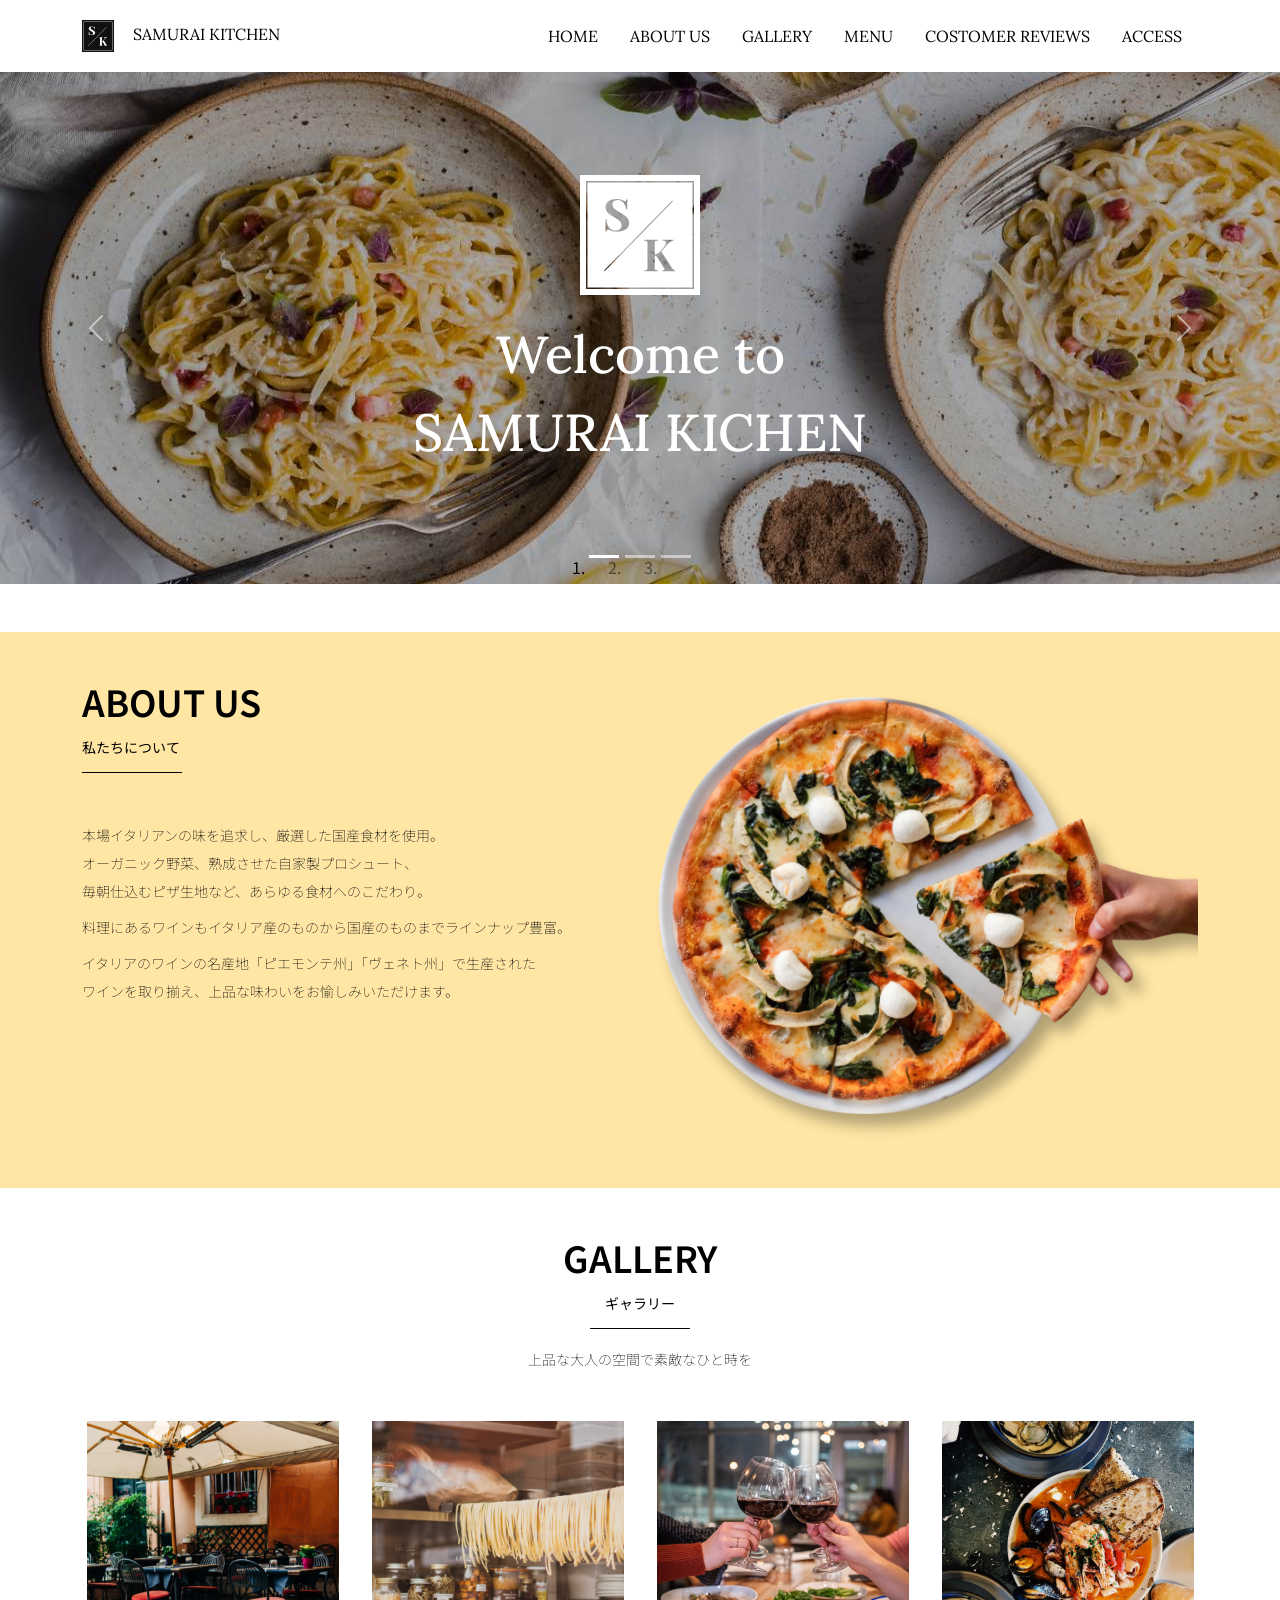
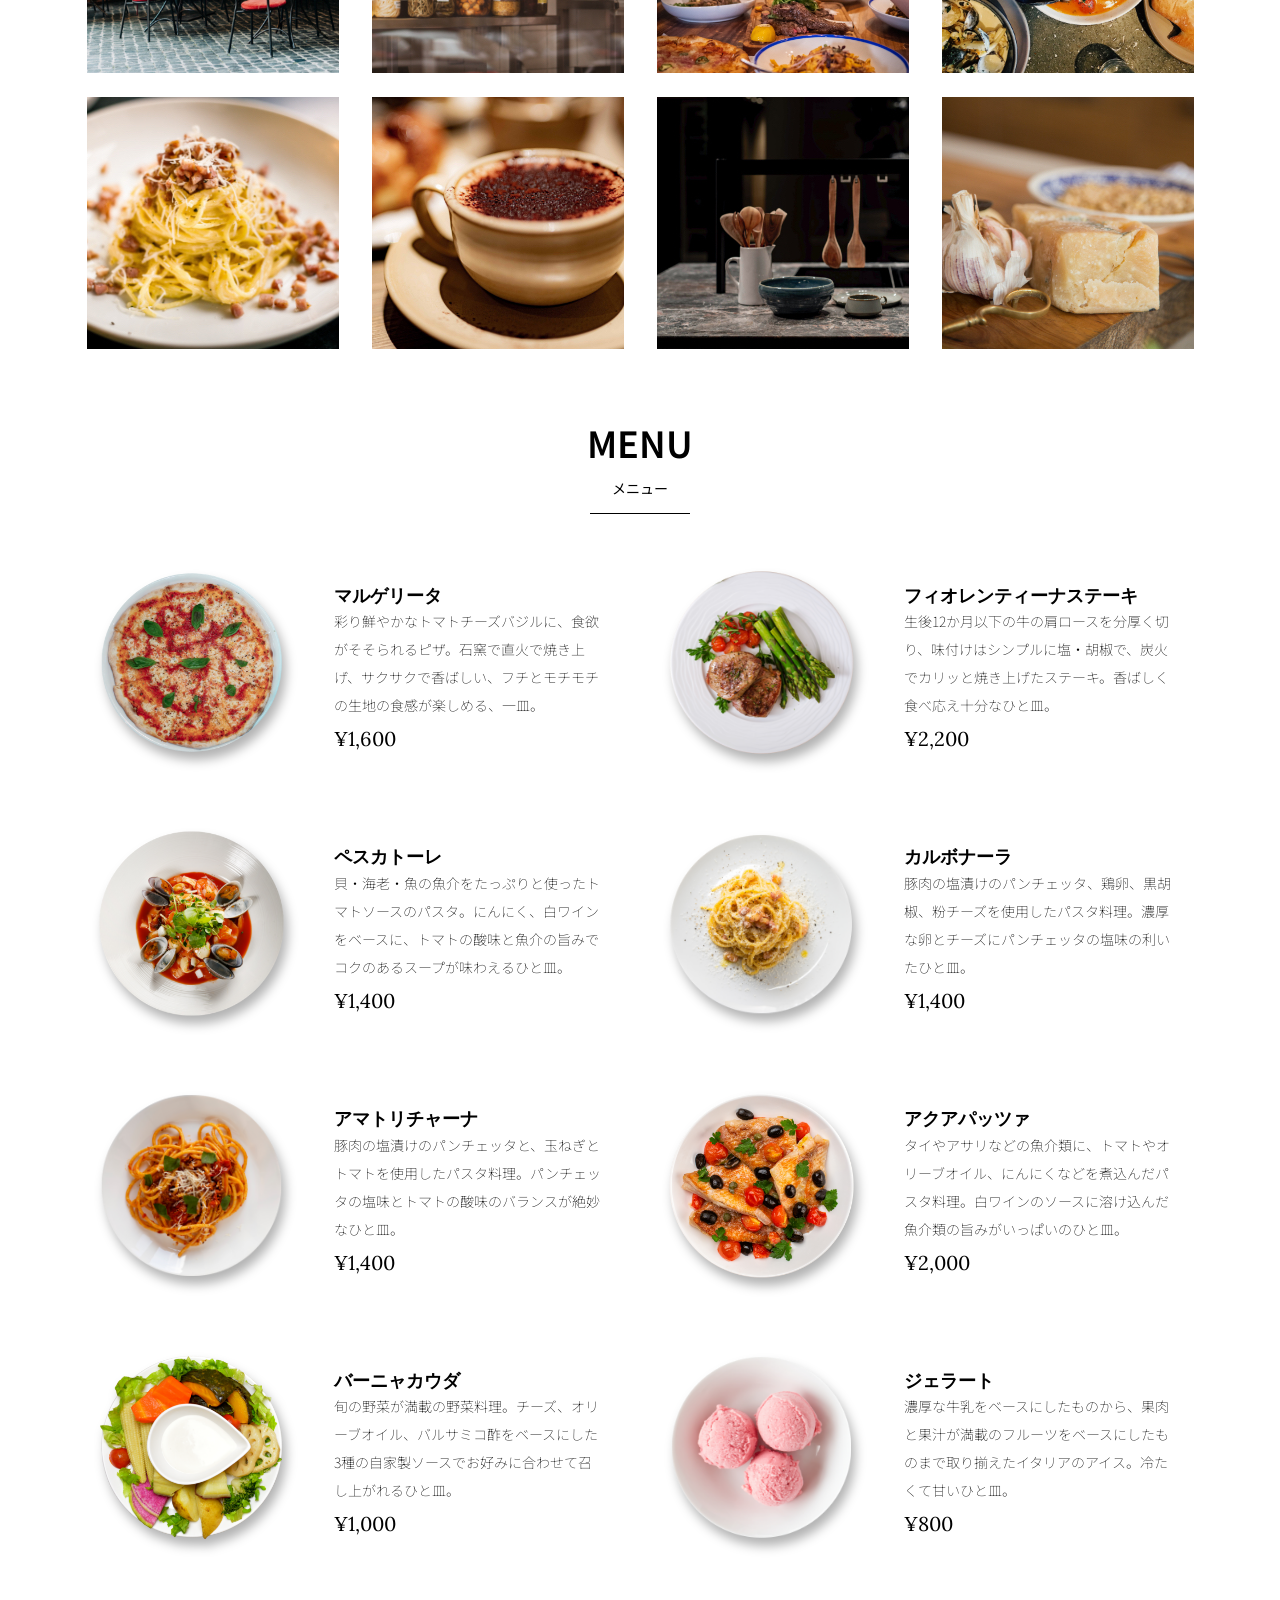
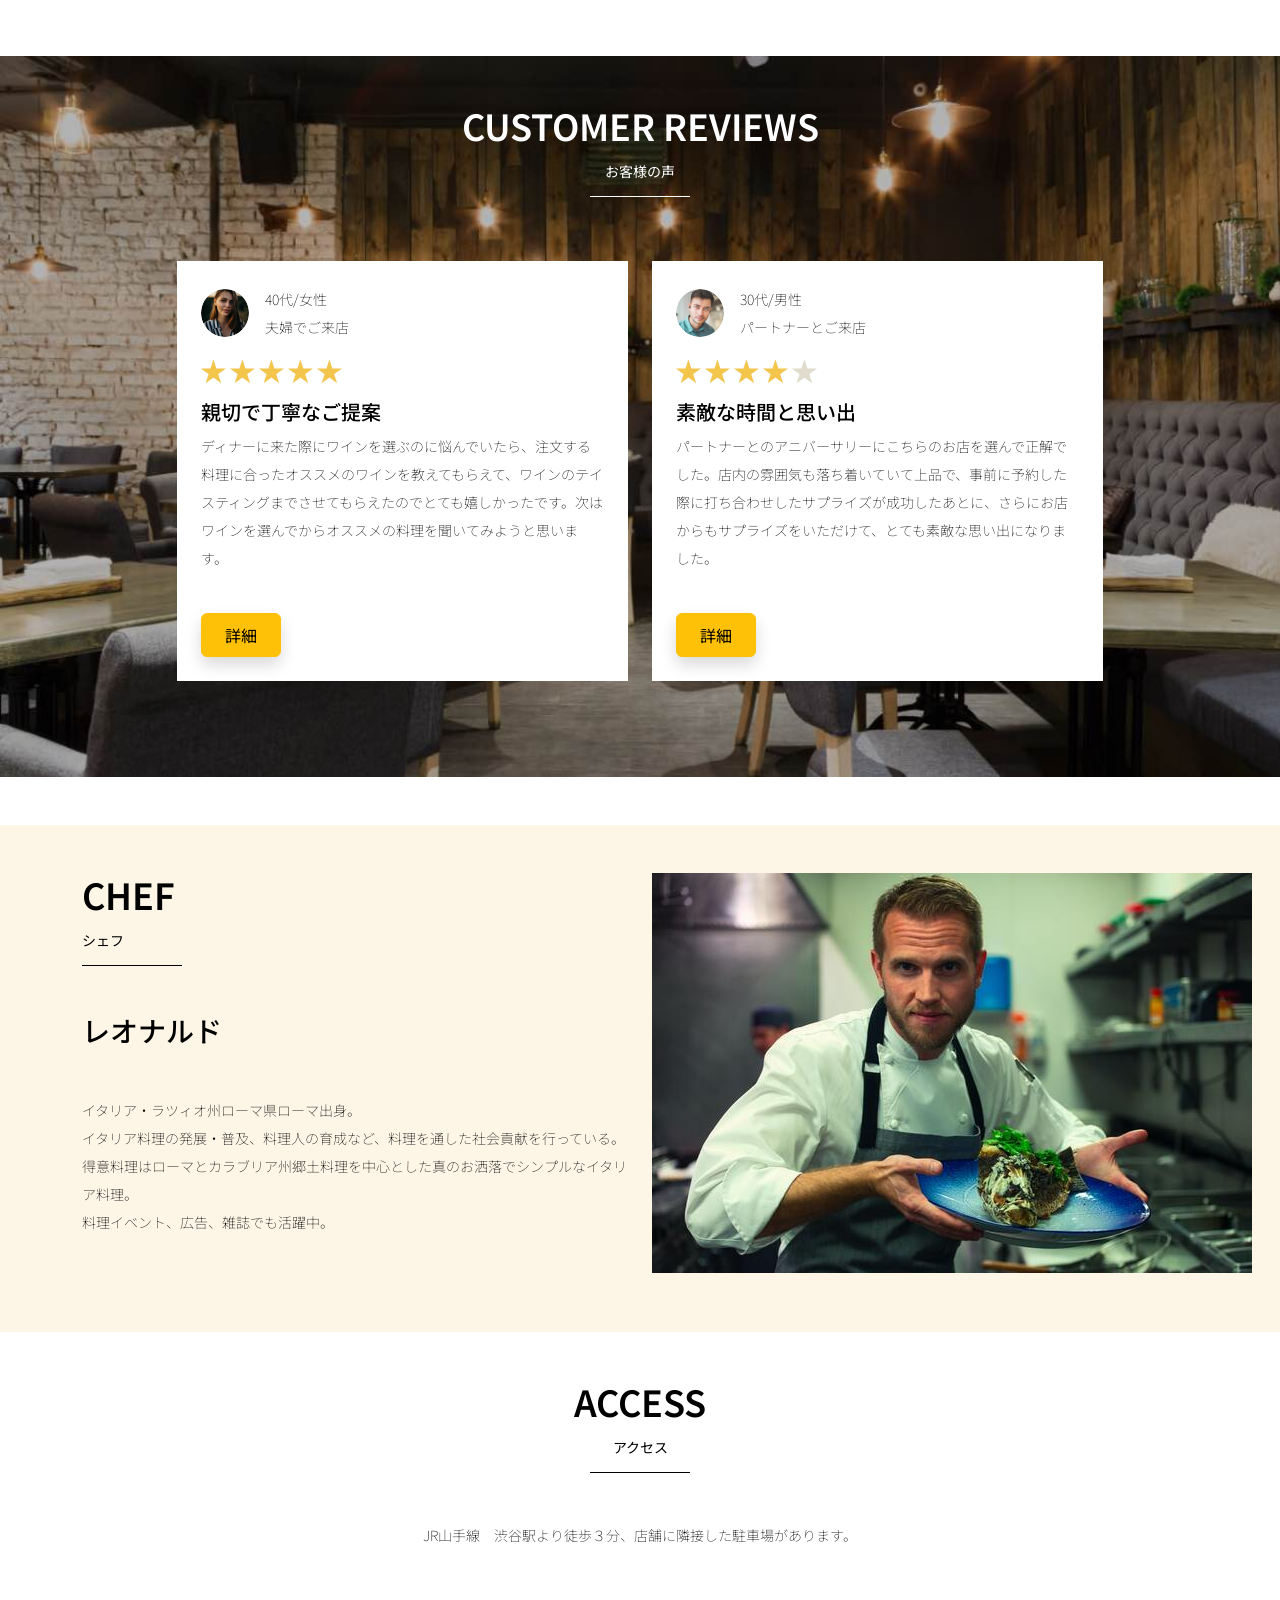
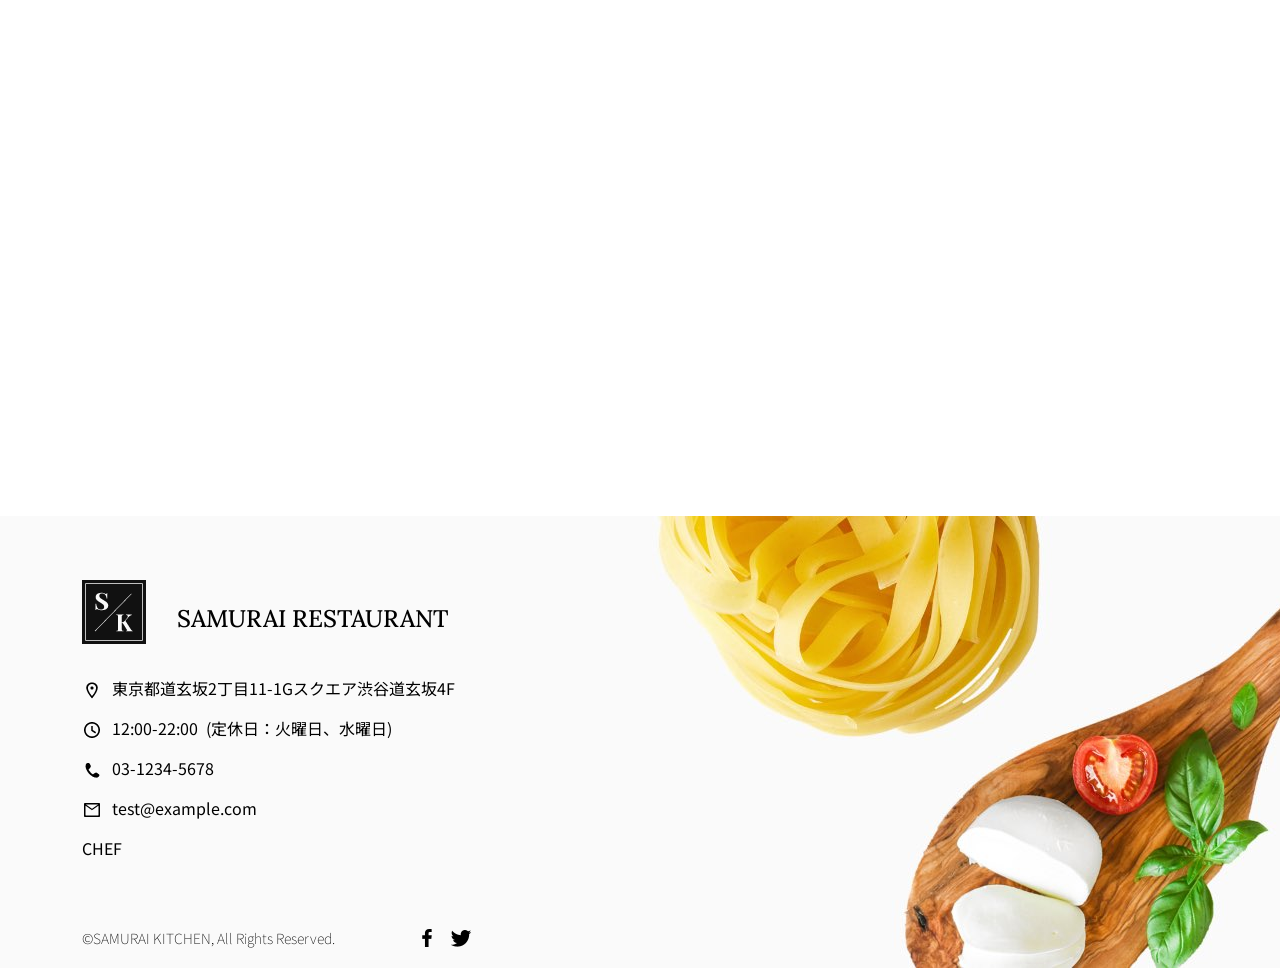
==== kadai_015/index.html @ 6c6ecb28 "kadai_015をアップロード" ====
<!doctype html>
<html lang="ja">

<head>
  <meta charset="utf-8">
  <meta name="viewport" content="width=device-width, initial-scale=1">
  <meta name="description" content="">
  <meta name="author" content="SAMURAI ENGINEER">
  <title>SAMURAI XD_HTML教材</title>

  <!--　先にBootstrapのcssを読み込む　-->
  <!--  bootstrap.min.cssの読み込み -->
  <link href="https://cdn.jsdelivr.net/npm/bootstrap@5.0.0-beta1/dist/css/bootstrap.min.css" rel="stylesheet"
    integrity="sha384-giJF6kkoqNQ00vy+HMDP7azOuL0xtbfIcaT9wjKHr8RbDVddVHyTfAAsrekwKmP1" crossorigin="anonymous">
  <!--  bootstrap.bundle.min.jsの読み込み -->
  <script src="https://cdn.jsdelivr.net/npm/bootstrap@5.0.0-beta1/dist/js/bootstrap.bundle.min.js"
    integrity="sha384-ygbV9kiqUc6oa4msXn9868pTtWMgiQaeYH7/t7LECLbyPA2x65Kgf80OJFdroafW" crossorigin="anonymous" defer>
  </script>

  <!--  Google Font読み込み -->
  <link rel="preconnect" href="https://fonts.gstatic.com">
  <link href="https://fonts.googleapis.com/css2?family=Lora&display=swap" rel="stylesheet">
  <link href="https://fonts.googleapis.com/css2?family=Noto+Sans+JP:wght@300&display=swap" rel="stylesheet">
  <!--  Font Awesome -->
  <link rel="stylesheet" href="https://use.fontawesome.com/releases/v5.1.0/css/all.css"
    integrity="sha384-lKuwvrZot6UHsBSfcMvOkWwlCMgc0TaWr+30HWe3a4ltaBwTZhyTEggF5tJv8tbt" crossorigin="anonymous">
    <!-- Bootstrapの読み込みのlinkタグよりも後ろに、style.cssを読み込むlinkタグを記述する　-->
    <!-- 今回作成する styles.cssの読み込み -->
  <link href="stylesheet/style.css" rel="stylesheet">
  <!-- ************************************************  -->
</head>

<body>
  <main>
    <!--  ナビゲーションバー開始 -->

  <!-- 親要素　navbarでナビゲーションバー作成。navbar-expand-lgで画面幅が広いときハンバーガーボタンを非表示。 -->  
  <nav class="navbar navbar-expand-lg">
     <!--子要素 navbarのコンテナ -->
    <div class="container">
      <!-- 孫要素　navbar-brandはロゴ部分。独自クラスのmy_navbar_brandで細かな調整。 -->
      <a class="navbar-brand my_navbar_brand">
        <!-- ロゴのアイコンを配置。navbar_brand_logoは独自クラス。 -->
        <img class="img-fluid navbar_brand_logo" src="img/site_logo.png" alt="サイトアイコン">
        <span>SAMURAI KITCHEN</span>
      </a>
      <!-- 孫要素　navbar-togglerはハンバーガーボタンを表示・非表示にするクラス。 -->
      <div class="navbar-toggler hamburger_menu" data-bs-toggle="collapse" data-bs-target="#navbarNav"
      aria-controls="navbarNav" aria-expanded="false" aria-label="Toggle navigation">
    <input type="checkbox" id="hamburger_btn_check">
    <label for="hamburger_btn_check" class="hamburger_btn">
      <img class="btn_open" src="img/button_open.png" alt="ナビゲーションバーのボタン">
      <img class="btn_close" src="img/button_close.png" alt="ナビゲーションバーのボタン">
    </label>
    </div>

<!-- 孫要素　これ以降がナビゲーションメニュー部分。説明は後述。 -->
  <div class="collapse navbar-collapse justify-content-end" id="navbarNav">
      <ul class="navbar-nav">
        <li class="nav-item px-2">
          <a class="nav-link my_nav_link my-2" aria-current="page" href="#">HOME</a>
        </li>

        <li class="nav-item px-2">
          <a class="nav-link my_nav_link my-2" href="#about">ABOUT US</a>
        </li>

        <li class="nav-item px-2">
          <a class="nav-link my_nav_link my-2" href="#gallery">GALLERY</a>
        </li>

        <li class="nav-item px-2">
          <a class="nav-link my_nav_link my-2" href="#menu">MENU</a>
        </li>

        <li class="nav-item px-2">
          <a class="nav-link my_nav_link my-2" href="#review">COSTOMER REVIEWS</a>
        </li>

        <li class="nav-item px-2">
          <a class="nav-link my_nav_link my-2" href="#access">ACCESS</a>
        </li>
        
      </ul>
     </div>
    </div>
  </nav>
    <!--  ナビゲーションバー終了 -->

    <!--  カルーセル開始 -->
    <!-- idのmyCaruselはインジケーター部分のdata-bs-targetと紐づく必要がある。mb-5でした方向に余白追加。-->
   <div id="myCarousel" class="carousel slide mb-5" data-bs-ride="carousel">

      <!--インジケーター部分-->
      <ol class="carousel-indicators">
        <!--この箇所と前述のidは紐づいている。data-bs-slide-toの番号がカルーセルの順番。-->
        <li data-bs-target="#myCarousel" data-bs-slide-to="0" class="active"></li>
        <li data-bs-target="#myCarousel" data-bs-slide-to="1"></li>
        <li data-bs-target="#myCarousel" data-bs-slide-to="2"></li>
      </ol>

      <!-- carousel-inner:カルーセルのキャプションと背景画像の部分。現在は1枚目だけ表示。-->
       <div class="carousel-inner">
        <div class="carousel-item active">
          <img src="img/slider-1.jpg" alt="SAMURAI KICHEN-1">
          <div class="carousel-caption">
          <h1 class="my_carousel_caption">
            Welcome to<br>
            SAMURAI KICHEN
          </h1>
        </div>
       </div>
        <!--カルーセル２枚目-->
       <div class="carousel-item">
          <img src="img/slider-2.jpg" alt="サンプル画像">
          <div class="carousel-caption">
            <h1 class="my_carousel_caption">
              The fabulous combination of&nbsp;wine&nbsp;and&nbsp;food
            </h1>
        </div>
       </div>
       <!--カルーセル３枚目-->
       <div class="carousel-item">
          <img src="img/slider-3.jpg" alt="サンプル画像">
          <div class="carousel-caption">
            <h1 class="my_carousel_caption">
              Get the Italian taste<br>
              at the SAMURAI&nbsp;KITCHEN
            </h1>
          </div>
        </div>
       </div>

    <!--コントロールボタン　左側-->
    <a class="carousel-control-prev" href="#myCarousel" role="button" data-bs-slide="prev">
      <span class="carousel-control-prev-icon" aria-hidden="true"></span>
      <span class="visually-hidden">Previous</span>
    </a>

    <!--コントロールボタン　右側-->
    <a class="carousel-control-next" href="#myCarousel" role="button" data-bs-slide="next">
      <span class="carousel-control-next-icon" aria-hidden="true"></span>
    </a>
  </div>
    <!-- カルーセル終了 -->

    <!-- アバウトセクション開始 -->
    <section class="about_us_bg" id="about">
    <!--コンテンツの中央揃え。上下方向にパディング（サイズ５）。下方向にマージン（サイズ５）。-->
      <div class="container py-5 mb-5">

        <!--rowクラス（行）-->
        <div class="row">
          <!--左側カラム（６/12分割）-->
          <div class="col-lg-6 text-left">
            <!--上下方向にパディング（サイズ５）-->
            <div class="mb-5">
              <!--下方向にマージン（サイズ５）-->
              <h2 class="section_title about mb-5">
                ABOUT US
              </h2>
              <!--下方向にマージン（サイズ２）-->
              <p class="mb-2">
                本場イタリアンの味を追求し、厳選した国産食材を使用。<br>
                オーガニック野菜、熟成させた自家製プロシュート、<br>
                毎朝仕込むピザ生地など、あらゆる食材へのこだわり。<br>
              </p>
              <!--下方向にマージン（サイズ２）-->
              <p class="mb-2">
                料理にあるワインもイタリア産のものから国産のものまでラインナップ豊富。<br>
              </p>
              <!--下方向にマージン（サイズ２）-->
              <p class="mb-2">
                イタリアのワインの名産地「ピエモンテ州」「ヴェネト州」で生産された<br>
                ワインを取り揃え、上品な味わいをお愉しみいただけます。<br>
              </p>
            </div>
          </div>

          <!--右側カラム（6/12分割)-->
          <div class="col-lg-6">
            <!--画像を配置-->
            <img src="img/img-about-us.png" class="img-fluid" alt="pizza">
          </div>
        </div>
      </div>
    </section>
    <!--  アバウトセクション終了 -->

    <!--  ギャラリーセクション開始 -->
    <section id="gallery">
      <div class="container mb-5">
        <h2 class="mb-3 section_title gallery text-center">GALLERY</h2>
        <p class="text-center mb-5">
          上品な大人の空間で素敵なひと時を
        </p>
        <div class="row">
          <div class="col-6 col-lg-3 mb-4 d-flex justify-content-center">
            <img class="img-fluid" src="img/gallery-1.jpg" alt="サンプル画像">
          </div>

          <div class="col-6 col-lg-3 mb-4 d-flex justify-content-center">
            <img class="img-fluid" src="img/gallery-2.jpg" alt="サンプル画像">
          </div>

          <div class="col-6 col-lg-3 mb-4 d-flex justify-content-center">
            <img class="img-fluid" src="img/gallery-3.jpg" alt="サンプル画像">
          </div>

          <div class="col-6 col-lg-3 mb-4 d-flex justify-content-center">
            <img class="img-fluid" src="img/gallery-4.jpg" alt="サンプル画像">
          </div>

          <div class="col-6 col-lg-3 mb-4 d-flex justify-content-center">
            <img class="img-fluid" src="img/gallery-5.jpg" alt="サンプル画像">
          </div>

          <div class="col-6 col-lg-3 mb-4 d-flex justify-content-center">
            <img class="img-fluid" src="img/gallery-6.jpg" alt="サンプル画像">
          </div>

          <div class="col-6 col-lg-3 mb-4 d-flex justify-content-center">
            <img class="img-fluid" src="img/gallery-7.jpg" alt="サンプル画像">
          </div>

          <div class="col-6 col-lg-3 mb-4 d-flex justify-content-center">
            <img class="img-fluid" src="img/gallery-8.jpg" alt="サンプル画像">
          </div>

        </div>
     </div>
    </section>
    <!--  ギャラリーセクション終了 -->

    <!--  メニューセクション -->
    <section id="menu">
      <div class="container">
        <div class="row">
          <div class="col-lg-12">
            <h2 class="section_title menu text-center mb-5">MENU</h2>
          </div>
        </div>
      </div>

      <div class="container mb-5">
        <div class="row">
          <div class="col-12 col-lg-6">
            <div class="row g-0 mb-4">
              <div class="col-12 col-lg-5 text-center">
                <img src="img/margherita.png" class="img-fluid" alt="マルゲリータ">
              </div>
              <div class="col-12 col-lg-7 p-4">
              <h4 class="mb-0 menu_title">マルゲリータ</h4>
                <p class="my-auto">彩り鮮やかなトマトチーズバジルに、食欲がそそられるピザ。石窯で直火で焼き上げ、サクサクで香ばしい、フチとモチモチの生地の食感が楽しめる、一皿。</p>
                <p class="menu_price">¥1,600</p>
              </div>
            </div>
          </div>

          <div class="col-12 col-lg-6">
            <div class="row g-0 mb-4">
              <div class="col-12 col-lg-5 text-center">
              <img src="img/steak.png" class="img-fluid" alt="フィオレンティーナステーキ">
              </div>
              <div class="col-12 col-lg-7 p-4">
                <h4 class="mb-0 menu_title">フィオレンティーナステーキ</h4>
                <p class="my-auto">生後12か月以下の牛の肩ロースを分厚く切り、味付けはシンプルに塩・胡椒で、炭火でカリッと焼き上げたステーキ。香ばしく食べ応え十分なひと皿。</p>
                <p class="menu_price">¥2,200</p>
              </div>
            </div>
          </div>

          <div class="col-12 col-lg-6">
            <div class="row g-0 mb-4">
              <div class="col-12 col-lg-5 text-center">
                <img src="img/pescatore.png" class="img-fluid" alt="ペスカトーレ">
              </div>
              <div class="col-12 col-lg-7 p-4">
                <h4 class="mb-0 menu_title">ペスカトーレ</h4>
                <p class="my-auto">貝・海老・魚の魚介をたっぷりと使ったトマトソースのパスタ。にんにく、白ワインをベースに、トマトの酸味と魚介の旨みでコクのあるスープが味わえるひと皿。</p>
                <p class="menu_price">¥1,400</p>
              </div>
            </div>
          </div>

          <div class="col-12 col-lg-6">
            <div class="row g-0 mb-4">
              <div class="col-12 col-lg-5 text-center">
                <img src="img/carbonara.png" class="img-fluid" alt="カルボナーラ">
              </div>
              <div class="col-12 col-lg-7 p-4">
                <h4 class="mb-0 menu_title">カルボナーラ</h4>
                <p class="my-auto">豚肉の塩漬けのパンチェッタ、鶏卵、黒胡椒、粉チーズを使用したパスタ料理。濃厚な卵とチーズにパンチェッタの塩味の利いたひと皿。</p>
                <p class="menu_price">¥1,400</p>
              </div>
            </div>
          </div>

          <div class="col-12 col-lg-6">
            <div class="row g-0 mb-4">
              <div class="col-12 col-lg-5 text-center">
                <img src="img/amatriciana.png" class="img-fluid" alt="アマトリチャーナ">
              </div>
              <div class="col-12 col-lg-7 p-4">
                <h4 class="mb-0 menu_title">アマトリチャーナ</h4>
                <p class="my-auto">豚肉の塩漬けのパンチェッタと、玉ねぎとトマトを使用したパスタ料理。パンチェッタの塩味とトマトの酸味のバランスが絶妙なひと皿。</p>
                <p class="menu_price">¥1,400</p>
              </div>
            </div>
          </div>

          <div class="col-12 col-lg-6">
            <div class="row g-0 mb-4">
              <div class="col-12 col-lg-5 text-center">
                <img src="img/acqua-pazza.png" class="img-fluid" alt="アクアパッツァ">
              </div>
              <div class="col-12 col-lg-7 p-4">
                <h4 class="mb-0 menu_title">アクアパッツァ</h4>
                <p class="my-auto">タイやアサリなどの魚介類に、トマトやオリーブオイル、にんにくなどを煮込んだパスタ料理。白ワインのソースに溶け込んだ魚介類の旨みがいっぱいのひと皿。</p>
                <p class="menu_price">¥2,000</p>
              </div>
            </div>
          </div>

          <div class="col-12 col-lg-6">
            <div class="row g-0 mb-4">
              <div class="col-12 col-lg-5 text-center">
                <img src="img/bagna-cauda.png" class="img-fluid" alt="バーニャカウダ">
              </div>
              <div class="col-12 col-lg-7 p-4">
                <h4 class="mb-0 menu_title">バーニャカウダ</h4>
                <p class="my-auto">旬の野菜が満載の野菜料理。チーズ、オリーブオイル、バルサミコ酢をベースにした3種の自家製ソースでお好みに合わせて召し上がれるひと皿。</p>
                <p class="menu_price">¥1,000</p>
              </div>
            </div>
          </div>

          <div class="col-12 col-lg-6">
            <div class="row g-0 mb-4">
              <div class="col-12 col-lg-5 text-center">
                <img src="img/gelato.png" class="img-fluid" alt="ジェラート">
              </div>
              <div class="col-12 col-lg-7 p-4">
                <h4 class="mb-0 menu_title">ジェラート</h4>
                <p class="my-auto">濃厚な牛乳をベースにしたものから、果肉と果汁が満載のフルーツをベースにしたものまで取り揃えたイタリアのアイス。冷たくて甘いひと皿。</p>
                <p class="menu_price">¥800</p>
              </div>
            </div>
          </div>
        </div>
      </div>
    </section>
    <!-- メニューセクション終了 -->

       <!-- レビューセクション開始 -->
    <section id="review">
    <!-- review_wrapper で背景画像を設定します -->
     <div class="review_wrapper">

       <!-- container部分 -->
       <div class="container py-5 mb-5">

         <!-- 中央揃えでタイトルを表示 -->
         <div class="text-center mb-5">
           <h2 class="section_title review text-center text-white">CUSTOMER REVIEWS</h2>
         </div>

         <!-- row部分：左右のカラムを中央揃え -->
         <div class="row pb-5 justify-content-center">

           <!-- 左側カラム -->
           <div class="col-12 col-lg-5 mt-3">

             <!-- 背景を白色に設定 -->
             <div class="bg-white h_420">

               <!-- 内側にパディング4 -->
               <div class="p-4">

                 <!-- 顔写真と年齢などのテキストはd-flexで横並びにする　中央揃え -->
                 <div class="d-flex align-items-center">
                   <!-- お客様の画像を配置 -->
                   <img src="img/customer-woman.png" class="reviewer_img" alt="サンプル画像">
                   <div>
                     <!-- お客様情報のテキスト -->
                     <p class="my-0">40代/女性</p>
                     <p class="my-0">夫婦でご来店</p>
                   </div>
                 </div>

                 <div class="my-3">
                   <!-- 星の画像を表示 -->
                   <img src="img/star-point.png" class="star_img" alt="star">
                   <img src="img/star-point.png" class="star_img" alt="star">
                   <img src="img/star-point.png" class="star_img" alt="star">
                   <img src="img/star-point.png" class="star_img" alt="star">
                   <img src="img/star-point.png" class="star_img" alt="star">
                 </div>

                 <!-- レビュータイトル -->
                 <h5>親切で丁寧なご提案</h5>
                 <!-- レビュー内容 -->
                 <p>
                   ディナーに来た際にワインを選ぶのに悩んでいたら、注文する料理に合ったオススメのワインを教えてもらえて、ワインのテイスティングまでさせてもらえたのでとても嬉しかったです。次はワインを選んでからオススメの料理を聞いてみようと思います。
                 </p>

                 <!-- 黄色のボタンを配置 -->
                 <button type="button" class="btn btn-warning shadow fix_bottom">詳細</button>
               </div>
             </div>
           </div>

           <!-- 右側カラム：左側カラムと内容が同じなので説明は省略 -->
           <div class="col-12 col-lg-5 mt-3">
             <div class="bg-white h_420">
               <div class="p-4">
                 <div class="d-flex align-items-center">
                   <img src="img/customer-man.png" class="reviewer_img" alt="サンプル画像">
                   <div>
                     <p class="my-0">30代/男性</p>
                     <p class="my-0">パートナーとご来店</p>
                   </div>
                 </div>
                 <div class="my-3">
                   <img src="img/star-point.png" class="star_img" alt="star">
                   <img src="img/star-point.png" class="star_img" alt="star">
                   <img src="img/star-point.png" class="star_img" alt="star">
                   <img src="img/star-point.png" class="star_img" alt="star">
                   <img src="img/star-no-point.png" class="star_img" alt="no-star">
                 </div>
                 <h5>素敵な時間と思い出</h5>
                 <p>
                   パートナーとのアニバーサリーにこちらのお店を選んで正解でした。店内の雰囲気も落ち着いていて上品で、事前に予約した際に打ち合わせしたサプライズが成功したあとに、さらにお店からもサプライズをいただけて、とても素敵な思い出になりました。
                 </p>
                 <button type="button" class="btn btn-warning shadow fix_bottom">詳細</button>
               </div>
             </div>
           </div>
         </div>
       </div>
     </div>
    </section>
   
    <!-- レビューセクション終了 -->

    <!-- chef セクション開始 -->
    <section class="about_chef" id="chef">
      <div class="container py-5 mb-5">
        <div class="row">
          <div class="col-lg-6 text-left">
            <div class="mb-5">
              <h2 class="section_title chef mb-5">
                CHEF
              </h2>
                <h3 class="chif_name mb-5">レオナルド</h3>
                <p class="chef_auto">
                  イタリア・ラツィオ州ローマ県ローマ出身。<br>
                  イタリア料理の発展・普及、料理人の育成など、料理を通した社会貢献を行っている。<br>
                  得意料理はローマとカラブリア州郷土料理を中心とした真のお洒落でシンプルなイタリア料理。<br>
                  料理イベント、広告、雑誌でも活躍中。
              </p>
            </div>
          </div>
          <div class="col-lg-6">
            <img src="img/chef.jpg" class="chef_img" alt="サンプル画像">
          </div>
        </div>
      </div>
    </section>
    <!-- chef セクション終了-->

    <!--アクセスセクション開始 -->
    <section id="access">
      <div class="container">

        <div class="row">
          <div class="col-lg-12 text-center mb-5">
            <h2 class="section_title text-center access mb-5">ACCESS</h2> 
            <p>JR山手線　渋谷駅より徒歩３分、店舗に隣接した駐車場があります。</p>
          </div>
        </div>
      </div>
      
      <div class="container mb-5 px-2">
        <!--この部分にマップ配置-->
        <iframe 
        src="https://www.google.com/maps/embed?pb=!1m18!1m12!1m3!1d3240.060393772694!2d139.7747129!3d35.7001314!2m3!1f0!2f0!3f0!3m2!1i1024!2i768!4f13.1!3m3!1m2!1s0x60188b602972bb83%3A0xa6b553df33a5bd04!2zU0FNVVJBSSBFTkdJTkVFUiDkvo3jgqjjg7Pjgrjjg4vjgqI!5e0!3m2!1sja!2sjp!4v1795409933663!5m2!1sja!2sjp" 
        class="w-100" style="height: 50vh;" loading="lazy" referrerpolicy="strict-origin-when-cross-origin">
        </iframe>
      </div>
    </section>
    <!--  アクセスセクション終了 -->


    <!-- フッター開始 -->
    <footer id="footer">
      <div class="container">
        <div class="row">
          <!--親要素にposition-relativeを設定-->
          <!--2カラムに分けたレイアウトの左側カラム-->
          <div class="col-12 col-lg-6 position-relative">
          <!--左側カラムのレイアウトをさらに分けるためにrowを使用-->
          <div class="row pt-5">

            <!--画面をさらに２：１０に分割-->
            <!--ここは２：１０の２の部分-->
            <div class="col-lg-2 text-center my-3">
            <!--サイトロゴ-->
              <img class="img-fluid footer_brand_logo" src="img/site_logo.png" alt="サンプル画像">
            </div>
              <!--２：１０の１０の部分-->
              <div class="col-lg-10 align-self-center mt-3">
                <!--タイトル文字-->
                <h2 class="m-0 footer_text">SAMURAI RESTAURANT</h2>
              </div>
            </div>

            <div class="restaurant_info py-3">
             <!--住所-->
              <div class="d-flex mb-3">
                <img src="img/icon-Marker.png" alt="market">
                <p class="p-0 m-0">東京都道玄坂2丁目11-1Gスクエア渋谷道玄坂4F</p>
              </div>
            <!--営業時間-->
              <div class="d-flex mb-3">
                <img src="img/icon-Clock.png" alt="clock">
                <p class="p-0 m-0">12:00-22:00&nbsp;&nbsp;(定休日：火曜日、水曜日)</p>
              </div>
            <!--電話番号-->
              <div class="d-flex mb-3">
                <img src="img/icon-Phone.png" alt="phone">
                <p class="p-0 m-0">03-1234-5678</p>
              </div>
            <!--E-mail-->
              <div class="d-flex mb-3">
                <img src="img/icon-Mail.png" alt="mail">
                <p class="p-0 m-0">test@example.com</p>
              </div>
            <!--chef-->
              <div class="d-flex mb-3">
                <p class="p-0 m-0">CHEF</p>
              </div>

            </div>

            <!--copy_rightクラスでabsoluteを設定。align-items-centerで上下中央揃え。-->
            <div class="copy_right align-items-center">
              <p>
                ©SAMURAI KITCHEN, All Rights Reserved.
              </p>
              <!--SNSアイコンに独自クラスsns_imgを表示-->
              <img src="img/icon-facebook.png" class="sns_img" alt="facebook">
              <img src="img/icon-twitter.png" class="sns_img" alt="twitter">
            </div>
          </div>

          <!--2カラムに分けたレイアウトの右側カラム-->
          <div class="col-12 col-lg-6 d-none d-lg-block">
            <!--背景画像を表示-->
            <img src="img/background-footer.jpg" alt="背景画像">
          </div>
        </div>
      </div>
    </footer>
    <!-- フッター終了 -->
  </main>
</body>

</html>
---- kadai_015/stylesheet/style.css ----
/* 共通 */
html,
body {
  overflow-x: hidden;
}

body {
  color: #000000;
  font-family: 'Noto Sans JP', sans-serif;
  padding-bottom: 0;

}

p {
  line-height: 2.0em;
  font-weight: 100;
  font-style: normal;
  font-size: 14px;
}

.section_title {
  font-size: 36px;
  /* フォントの太さ６００　標準は４００ */
  font-weight: 600;
}

/* section.titleに類似要素を追加 */
.section_title::after {
  /* 類似要素はデフォルトでインライン要素のためブロック要素に変更 */
  display: block;

  /* サブタイトル文字の大きさや余白を設定 */
  font-size: 14px;
  font-weight: 400;
  padding: 16px 0 16px;
  /*下線の幅を100pxに設定 */
  width: 100px;
  /* 下線を直線・1px・黒色に設定 */
  border-bottom: solid 1px #000000;
}

/* ナビゲーションバー */
.navbar_brand_logo {

  /* サイズを32pxの正方形へ変更 */
  width: 32px;
  height: 32px;

  /* imgはインライン要素なのでインラインブロックに設定 */
  display: inline-block;

  /* 'SAMURAI KICKEN' 文字と空白を15pxに設定 */
  margin-right: 15px;
}

/* カンマで区切ると複数のクラスに適用可能 */
.my_navbar_brand,
.my_nav_link {

  /* フォントサイズを16pxに設定 */
  font-size: 16px;

  /* フォントをserif体に設定 */
  font-family: 'Lora', serif;

  /* フォント色を黒色に設定 */
  color: #000000 !important;
}

/* Bootstrapのボタンに初期設定されている周囲のborder(枠線)を消す */
.navbar-toggler {
  padding: 0 !important;
  border: none;
}

/* ハンバーガーボタンをチェック状態である（押されている）とき、閉じるボタン（×）を表示する */
#hamburger_btn_check:checked~.hamburger_btn .btn_close {
  display: block;
}

/* ハンバーガーボタンがチェック状態である（押されている）とき、ハンバーガーボタンを表示しない */
#hamburger_btn_check:checked~.hamburger_btn .btn_open {
  display: none;
}

/* 最初に表示した時は、閉じるボタン（×）は表示しない */
.btn_close {
  display: none;
}

/* ハンバーガーボタンが押されているかを判断するためのチェックボックスは隠す */
#hamburger_btn_check {
  display: none;
}


/* カールセル */
.my_carousel_caption {
font-size: 52px;
padding-top: 1.25em;
padding-bottom: 1.25em;

color: #fff;

text-align: center;
font-family: 'Lora',serif;
line-height: 1.5em;
}

/* 類似要素でアイコンを配置。前に配置しています */
.my_carousel_caption::before {
  content: url(../img/logoSymbol_White.png);
  display: block;
}

/* スマートフォン画面幅（画面幅が最大３７５pxまで）の場合、以下のスタイルを適用。 */
@media screen and (max-width:375px) {
  .my_carousel_caption {
    font-size: 27px;
  } 
}

/* carousel-itemの高さを３２remに指定 */
.carousel-item {
  height: 32rem;
}
/* carousel-item直下の子要素imgタグに設定 */
.carousel-item>img {
  /* 絶対位置を指定 */
  position: absolute;
  top: 0;
  left: 0;
  min-width: 100%;

  /* 高さはcarousel-itemに揃える */
  height: 32rem;
}

/*  アバウト */

/*aboutクラスの後に’私たちについて’の文字を追加 */
.about::after {
  content: "私たちについて";
}

.about_us_bg {
  background-color: #FFE6A5;
}

/* ギャラリー */
.gallery::after {
  content: "ギャラリー";
  margin: 0 auto 0;
}

/*  メニュー */
.menu::after {
  content:"メニュー";
  margin: 0 auto 0;
}

.menu_title {
  font-size: 18px;
  font-weight: 600;
  font-family: normal;
}

.menu_price {
  font-size: 20px;
  font-weight: 400;
  font-family: 'Lora',serif;
}

/* レビュー */
/* 背景画像を設定 */
.review_wrapper {
  background-image: url(../img/background-reviews.jpg);
  background-repeat: no-repeat;
  background-size: cover;
}

/* サブタイトルを類似要素で表示 */
.review::after {
  content:"お客様の声";
  margin: 0 auto 0;
  border-bottom: solid 1px #FFFFFF;
}

/* 白い背景色の高さを固定 */
.h_420 {
  height: 420px;
  position: relative;
}

/*　レビューの画像を修正 */
.reviewer_img {
  width: 48px;
  height: 48px;

  border-radius: 50%;
  margin-right: 16px;
}

/* 星のアイコン画像 */
.star_img {
  width: 25px;
  height: 25px;
}

/* 詳細ボタンを下部に固定 */
.fix_bottom {
  /* positionプロパティで絶対位置 */
  position: absolute;
  width: 80px;
  height: 44px;
  left: 24px;
  bottom: 24px;
}

/* CHEF */
.chef::after {
  content: "シェフ";
}

.about_chef {
  background-color: #fdf5e6;
}



/* アクセス */
.access::after {
  content: "アクセス";
  margin: 0 auto 0;
}


/* フッター */
  /* 背景色を画像の背景と同じ色に設定 */
#footer {
  background-color: #FAFAFA;
}
/* position: abosoluteで下からの距離で固定 */
.copy_right {
  font-size: 14px;

  /*先祖要素のdivタグの左下の角を基準に絶対位置で固定する */
  position: absolute;

  /* 下から１rem 左から１２px */
  bottom: 1rem;
  left: 12px;
  display: flex;
}

/* copy_rightのクラスを適用したdivタグの子要素のpタグに適用される */
.copy_right > p {
  margin-right: 5rem;
  margin-bottom: 0;
}

/* copy_rightのクラスを適用したdivタグの子要素で、sns_imgクラスを適用しているimgタグに適用される */
.copy_right > img.sns_img {

  /* SNSアイコンのサイズ２４px */
  height: 24px;
  width: 24px;

  /* 右方向へ余白１０px */
  margin-right: 10px;
  margin-top: 0;
}

/* restaurant_info直下の子要素pタグ全てに適用される */
.restaurant_info p {
  font-weight: 400;
  line-height: 1.5;
  font-size: 16px;
}

/* restaurant_info直下の子要素imgタグ全てに適用される */
.restaurant_info img {
  width: 20px;
  height: 20px;
  margin-right: 10px;
  line-height: 1.5;
  margin-top: auto;
}

/* サイトアイコンを６４pxに設定 */
.footer_brand_logo {
  width: 64px;
  height: 64px;
  display: inline-block;
  /* 右側余白１５px */
  margin-right: 15px;
}

/* サイトタイトルのフォントをserif体（明朝体）に設定 */
.footer_text {
  font-size: 24px;
  font-family: 'Lora',serif;
}

/* スマートフォン画面幅（最大９９１pxまで）でスタイル適用 */
@media screen and (max-width: 991px) {
  .footer_text,
  .copy_right {
    margin-top: 2rem;
    text-align: center;
    position: relative;
  }  

  .copy_right > p, 
  .copy_right > img {
    margin-right: 1rem;
    font-size: 14px;
    line-height: 35px;
  }
}
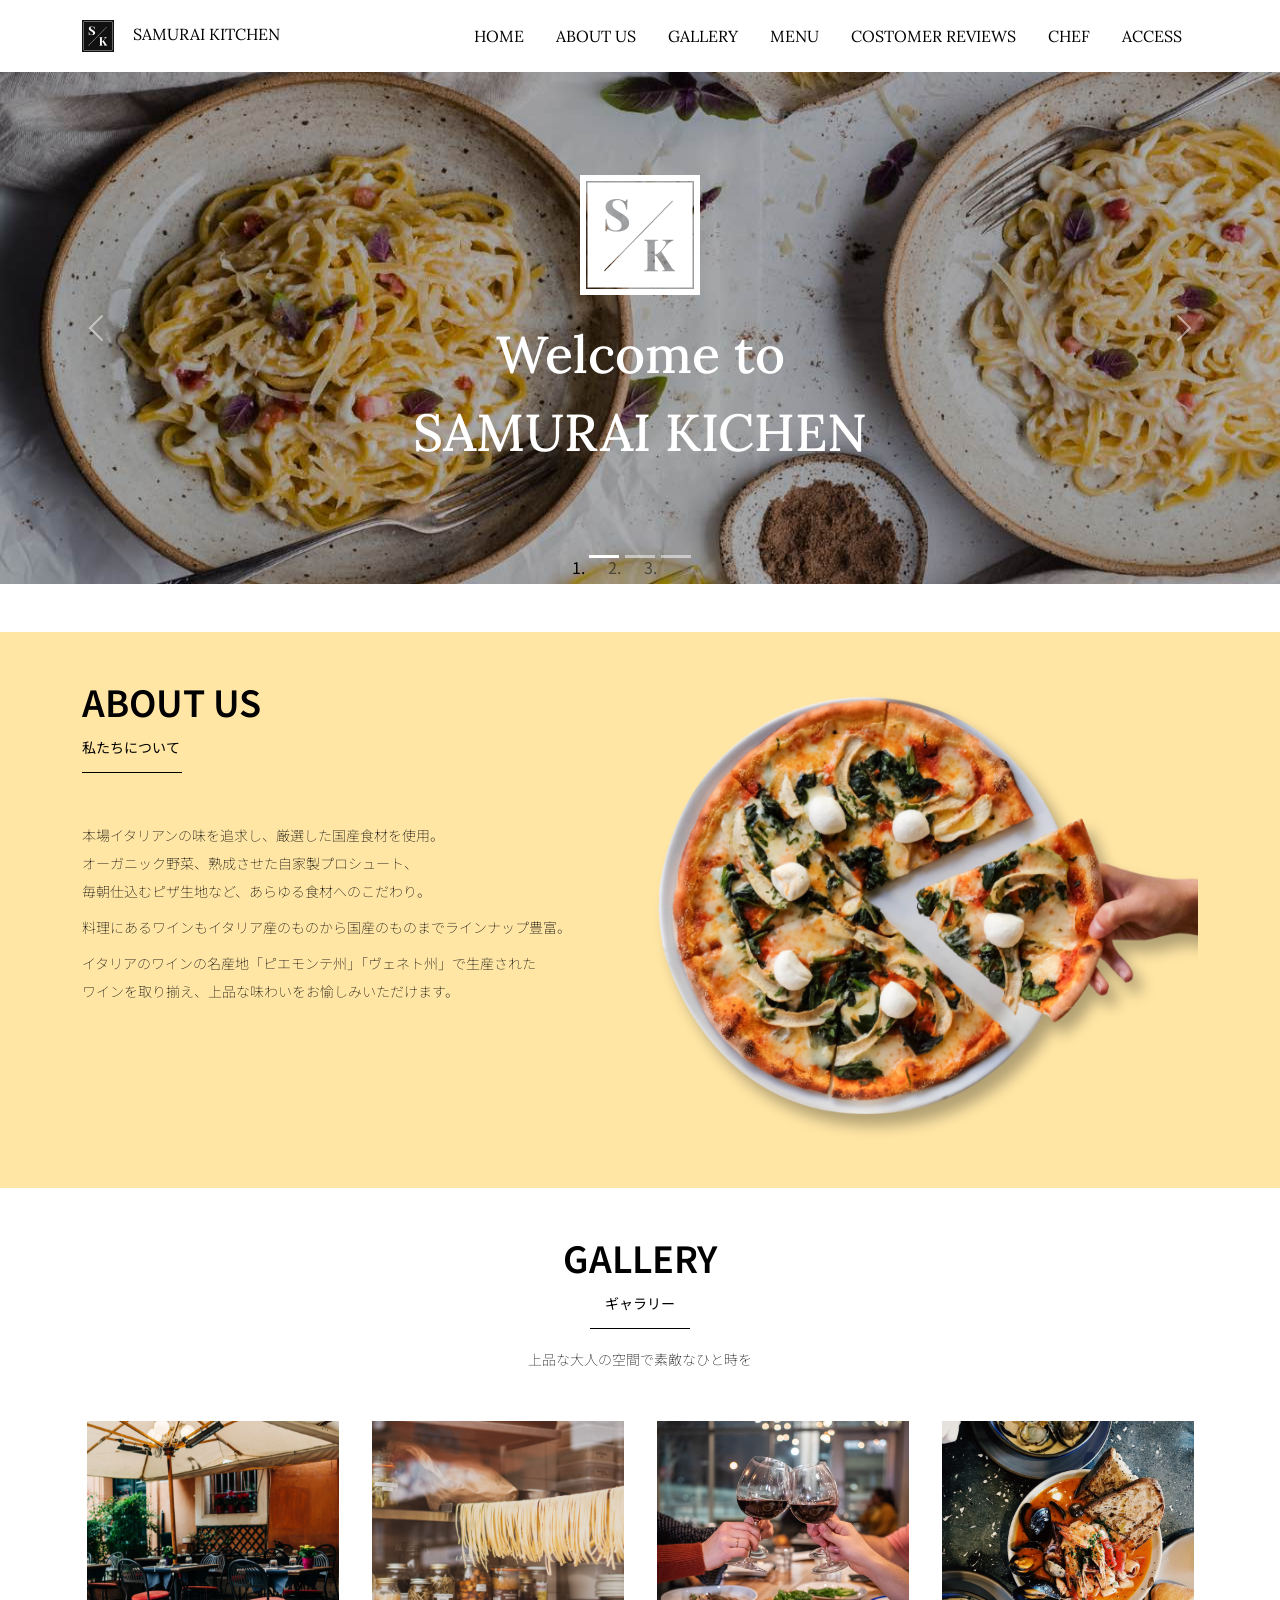
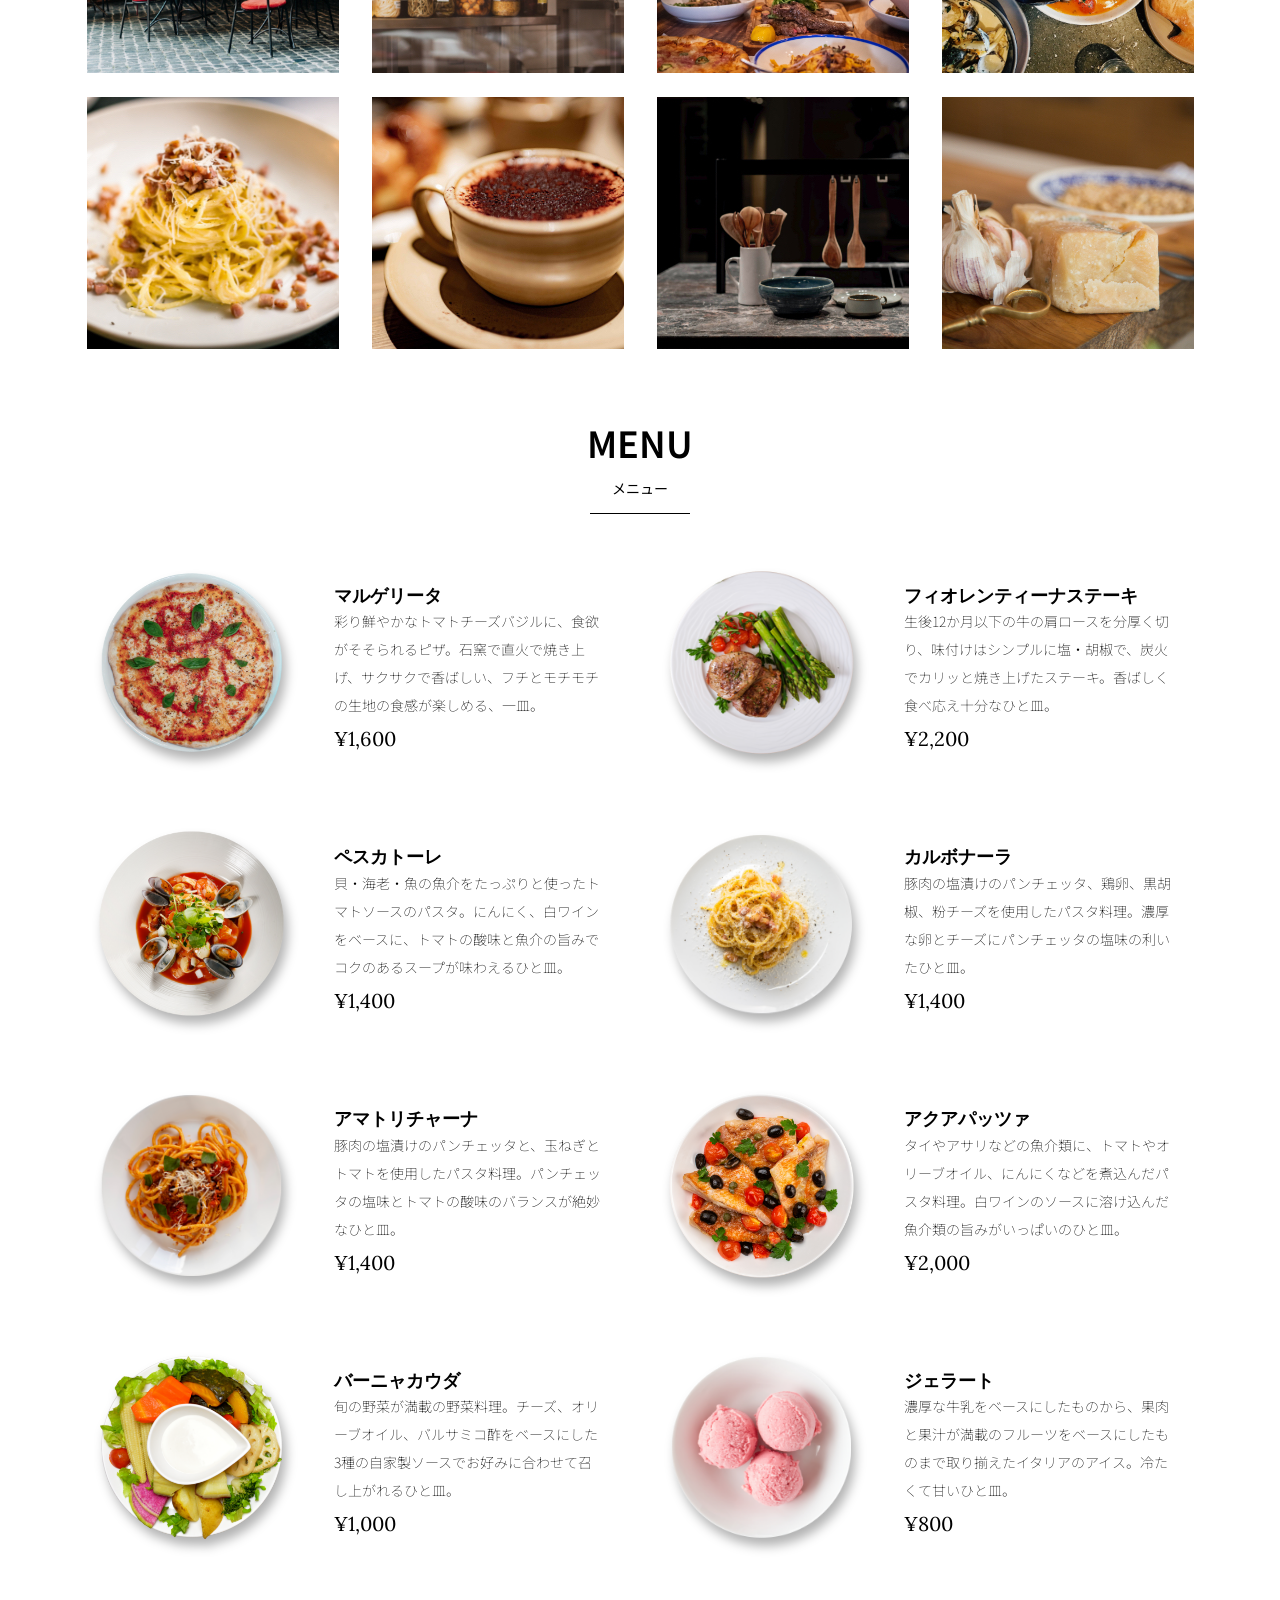
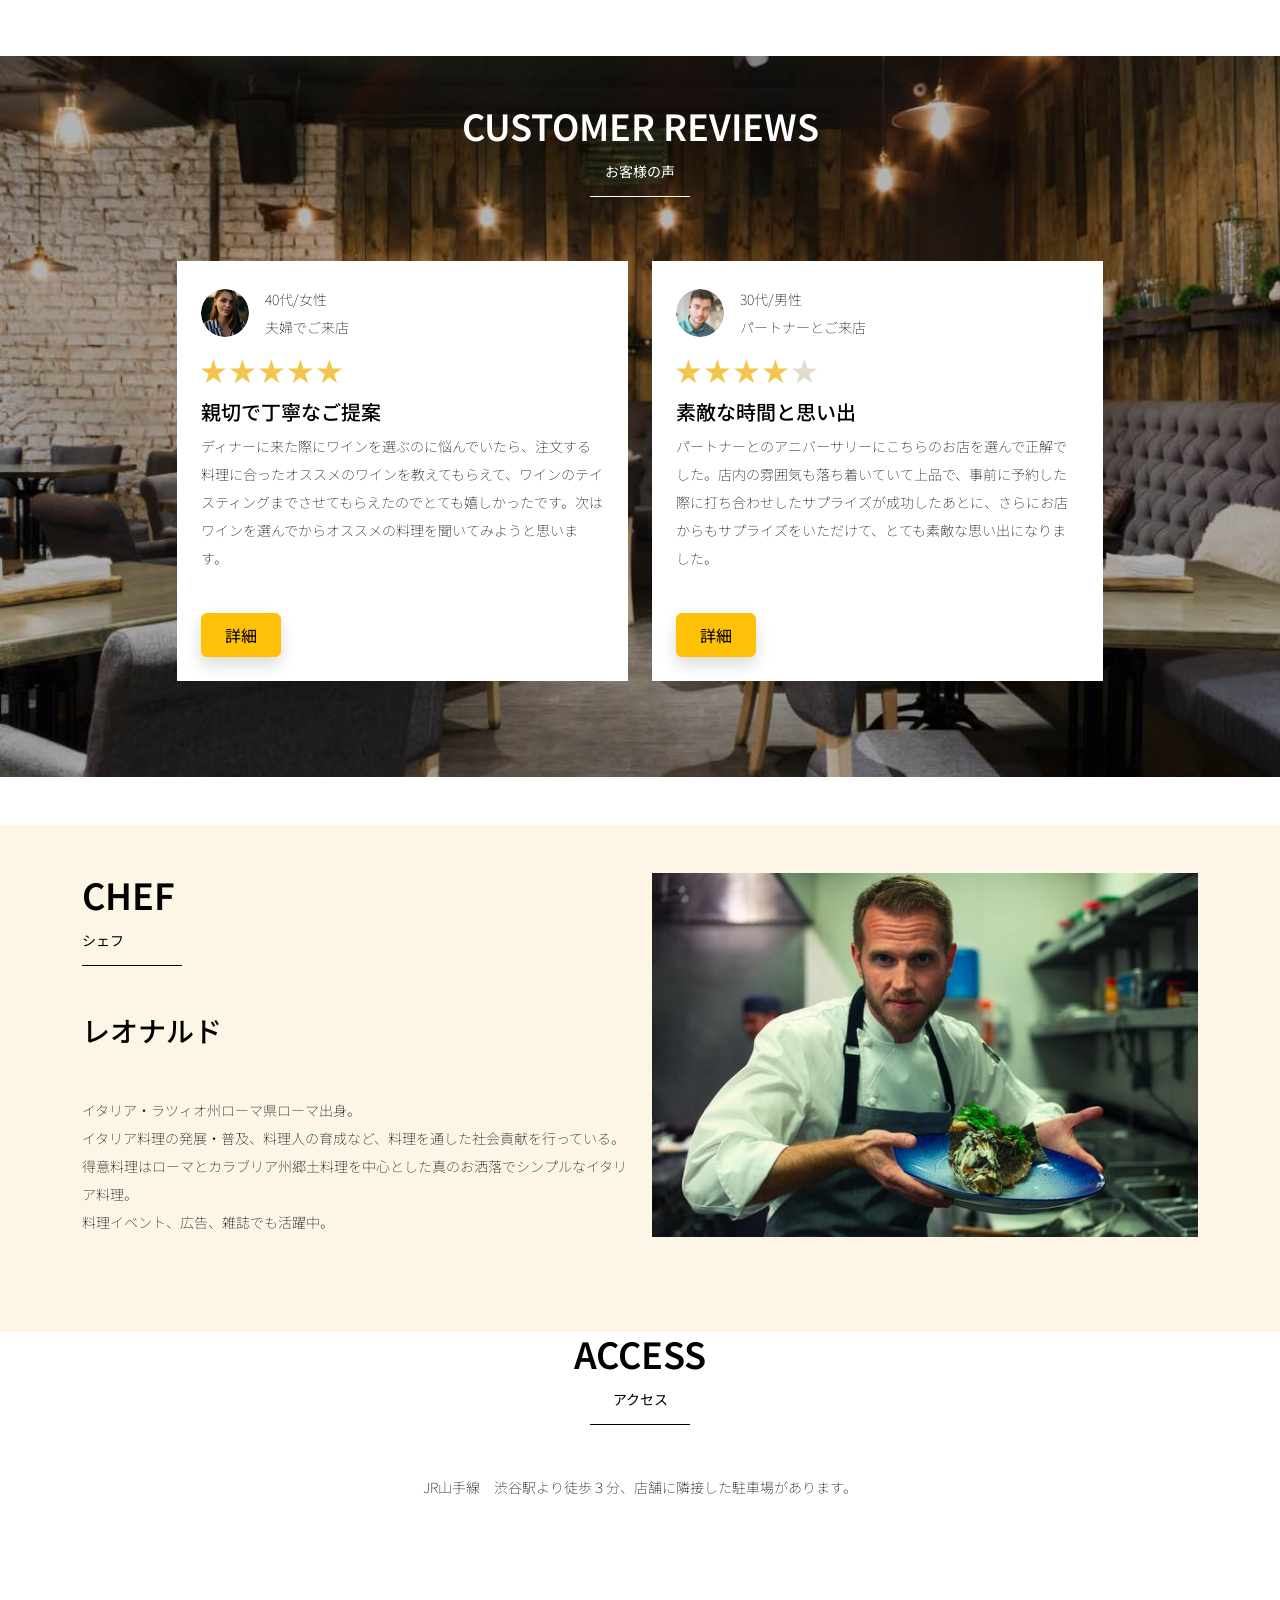
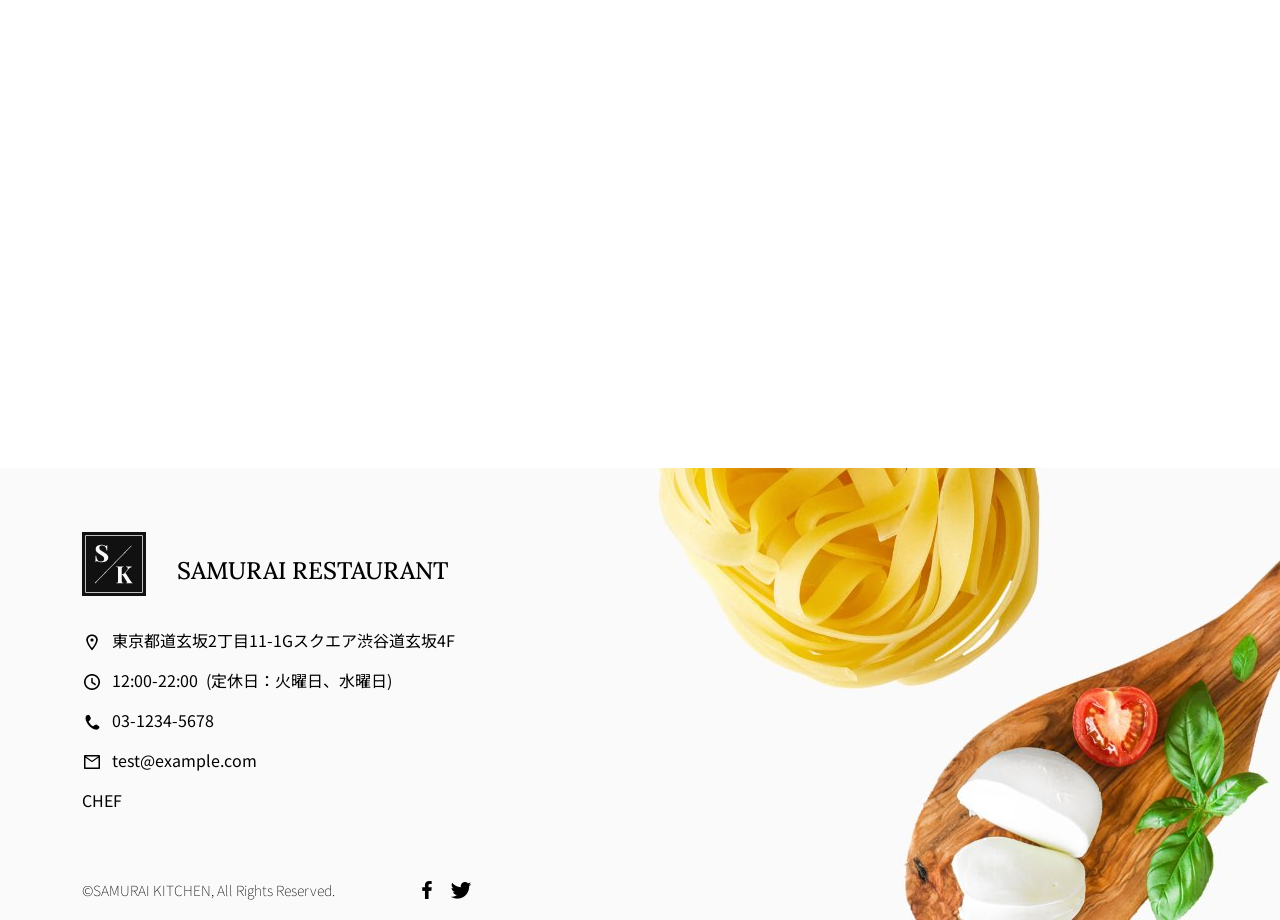
==== commit a94f0206: "kadai_015をアップロード" ====
--- a/kadai_015/index.html
+++ b/kadai_015/index.html
@@ -75,6 +75,10 @@
 
         <li class="nav-item px-2">
           <a class="nav-link my_nav_link my-2" href="#review">COSTOMER REVIEWS</a>
+        </li>
+
+        <li class="nav-item px-2">
+          <a class="nav-link my_nav_link my-2" href="#chef">CHEF</a>
         </li>
 
         <li class="nav-item px-2">
@@ -445,7 +449,7 @@
 
     <!-- chef セクション開始 -->
     <section class="about_chef" id="chef">
-      <div class="container py-5 mb-5">
+      <div class="container py-5">
         <div class="row">
           <div class="col-lg-6 text-left">
             <div class="mb-5">
@@ -462,7 +466,7 @@
             </div>
           </div>
           <div class="col-lg-6">
-            <img src="img/chef.jpg" class="chef_img" alt="サンプル画像">
+            <img src="img/chef.jpg" class="img-fluid" alt="サンプル画像">
           </div>
         </div>
       </div>
--- a/kadai_015/stylesheet/style.css
+++ b/kadai_015/stylesheet/style.css
@@ -228,6 +228,7 @@
 
 
 
+
 /* アクセス */
 .access::after {
   content: "アクセス";
